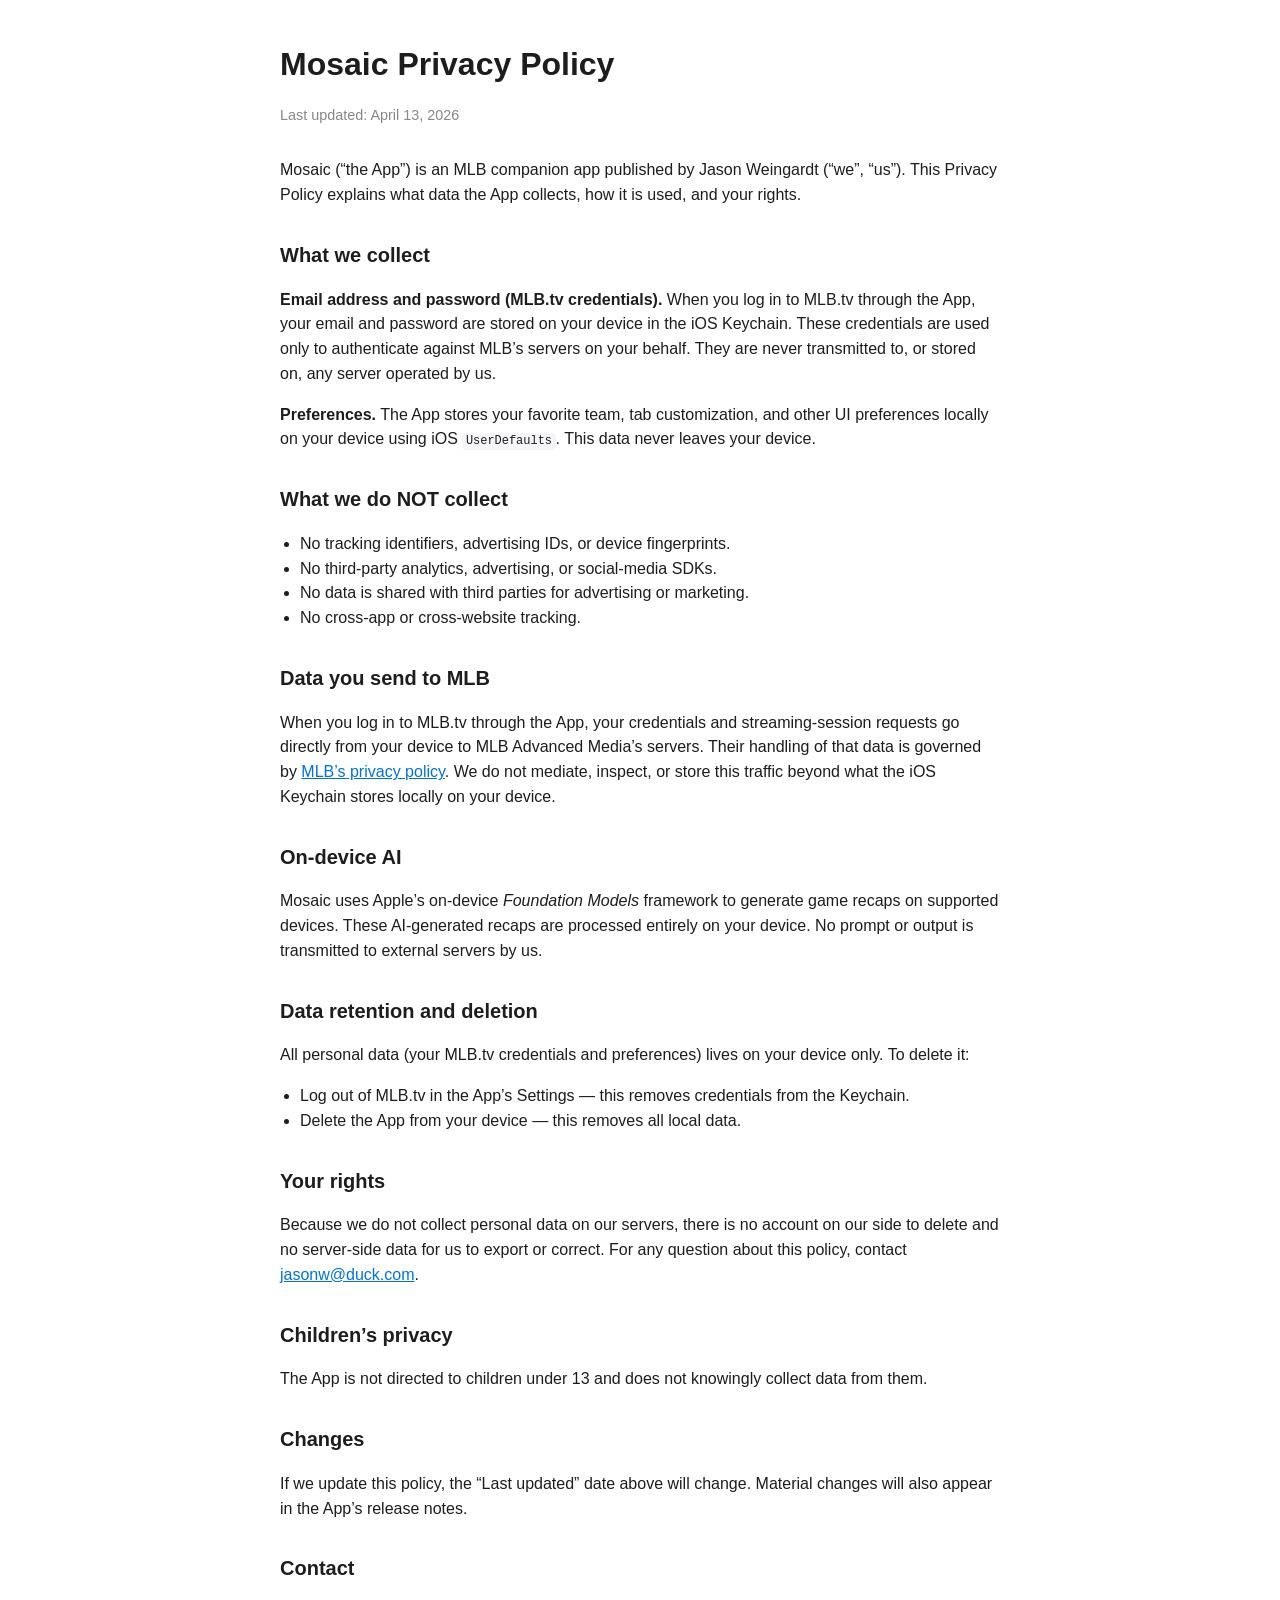
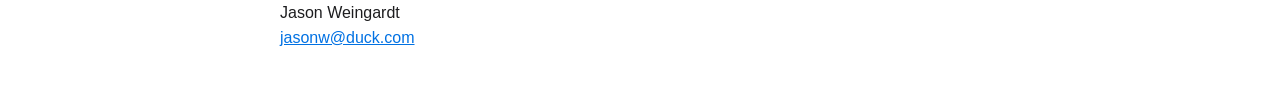
==== privacy.html @ a9f7c263 "Initial site: privacy policy + index" ====
<!DOCTYPE html>
<html lang="en">
<head>
<meta charset="UTF-8">
<meta name="viewport" content="width=device-width, initial-scale=1">
<title>Mosaic — Privacy Policy</title>
<style>
  body { font-family: -apple-system, BlinkMacSystemFont, 'SF Pro Text', Segoe UI, Roboto, sans-serif; max-width: 720px; margin: 2.5rem auto; padding: 0 1.25rem; color: #1d1d1f; line-height: 1.55; }
  h1 { font-size: 2rem; margin-bottom: 0.25rem; }
  h2 { font-size: 1.25rem; margin-top: 2rem; }
  .meta { color: #86868b; font-size: 0.9rem; margin-bottom: 2rem; }
  a { color: #0071e3; }
  code { background: #f5f5f7; padding: 0.1em 0.3em; border-radius: 4px; font-size: 0.92em; }
  ul { padding-left: 1.25rem; }
</style>
</head>
<body>
<h1>Mosaic Privacy Policy</h1>
<p class="meta">Last updated: April 13, 2026</p>

<p>Mosaic (&ldquo;the App&rdquo;) is an MLB companion app published by Jason Weingardt (&ldquo;we&rdquo;, &ldquo;us&rdquo;). This Privacy Policy explains what data the App collects, how it is used, and your rights.</p>

<h2>What we collect</h2>
<p><strong>Email address and password (MLB.tv credentials).</strong> When you log in to MLB.tv through the App, your email and password are stored on your device in the iOS Keychain. These credentials are used only to authenticate against MLB&rsquo;s servers on your behalf. They are never transmitted to, or stored on, any server operated by us.</p>
<p><strong>Preferences.</strong> The App stores your favorite team, tab customization, and other UI preferences locally on your device using iOS <code>UserDefaults</code>. This data never leaves your device.</p>

<h2>What we do NOT collect</h2>
<ul>
  <li>No tracking identifiers, advertising IDs, or device fingerprints.</li>
  <li>No third-party analytics, advertising, or social-media SDKs.</li>
  <li>No data is shared with third parties for advertising or marketing.</li>
  <li>No cross-app or cross-website tracking.</li>
</ul>

<h2>Data you send to MLB</h2>
<p>When you log in to MLB.tv through the App, your credentials and streaming-session requests go directly from your device to MLB Advanced Media&rsquo;s servers. Their handling of that data is governed by <a href="https://www.mlb.com/official-information/privacy-policy">MLB&rsquo;s privacy policy</a>. We do not mediate, inspect, or store this traffic beyond what the iOS Keychain stores locally on your device.</p>

<h2>On-device AI</h2>
<p>Mosaic uses Apple&rsquo;s on-device <em>Foundation Models</em> framework to generate game recaps on supported devices. These AI-generated recaps are processed entirely on your device. No prompt or output is transmitted to external servers by us.</p>

<h2>Data retention and deletion</h2>
<p>All personal data (your MLB.tv credentials and preferences) lives on your device only. To delete it:</p>
<ul>
  <li>Log out of MLB.tv in the App&rsquo;s Settings &mdash; this removes credentials from the Keychain.</li>
  <li>Delete the App from your device &mdash; this removes all local data.</li>
</ul>

<h2>Your rights</h2>
<p>Because we do not collect personal data on our servers, there is no account on our side to delete and no server-side data for us to export or correct. For any question about this policy, contact <a href="mailto:jasonw@duck.com">jasonw@duck.com</a>.</p>

<h2>Children&rsquo;s privacy</h2>
<p>The App is not directed to children under 13 and does not knowingly collect data from them.</p>

<h2>Changes</h2>
<p>If we update this policy, the &ldquo;Last updated&rdquo; date above will change. Material changes will also appear in the App&rsquo;s release notes.</p>

<h2>Contact</h2>
<p>Jason Weingardt<br>
<a href="mailto:jasonw@duck.com">jasonw@duck.com</a></p>
</body>
</html>
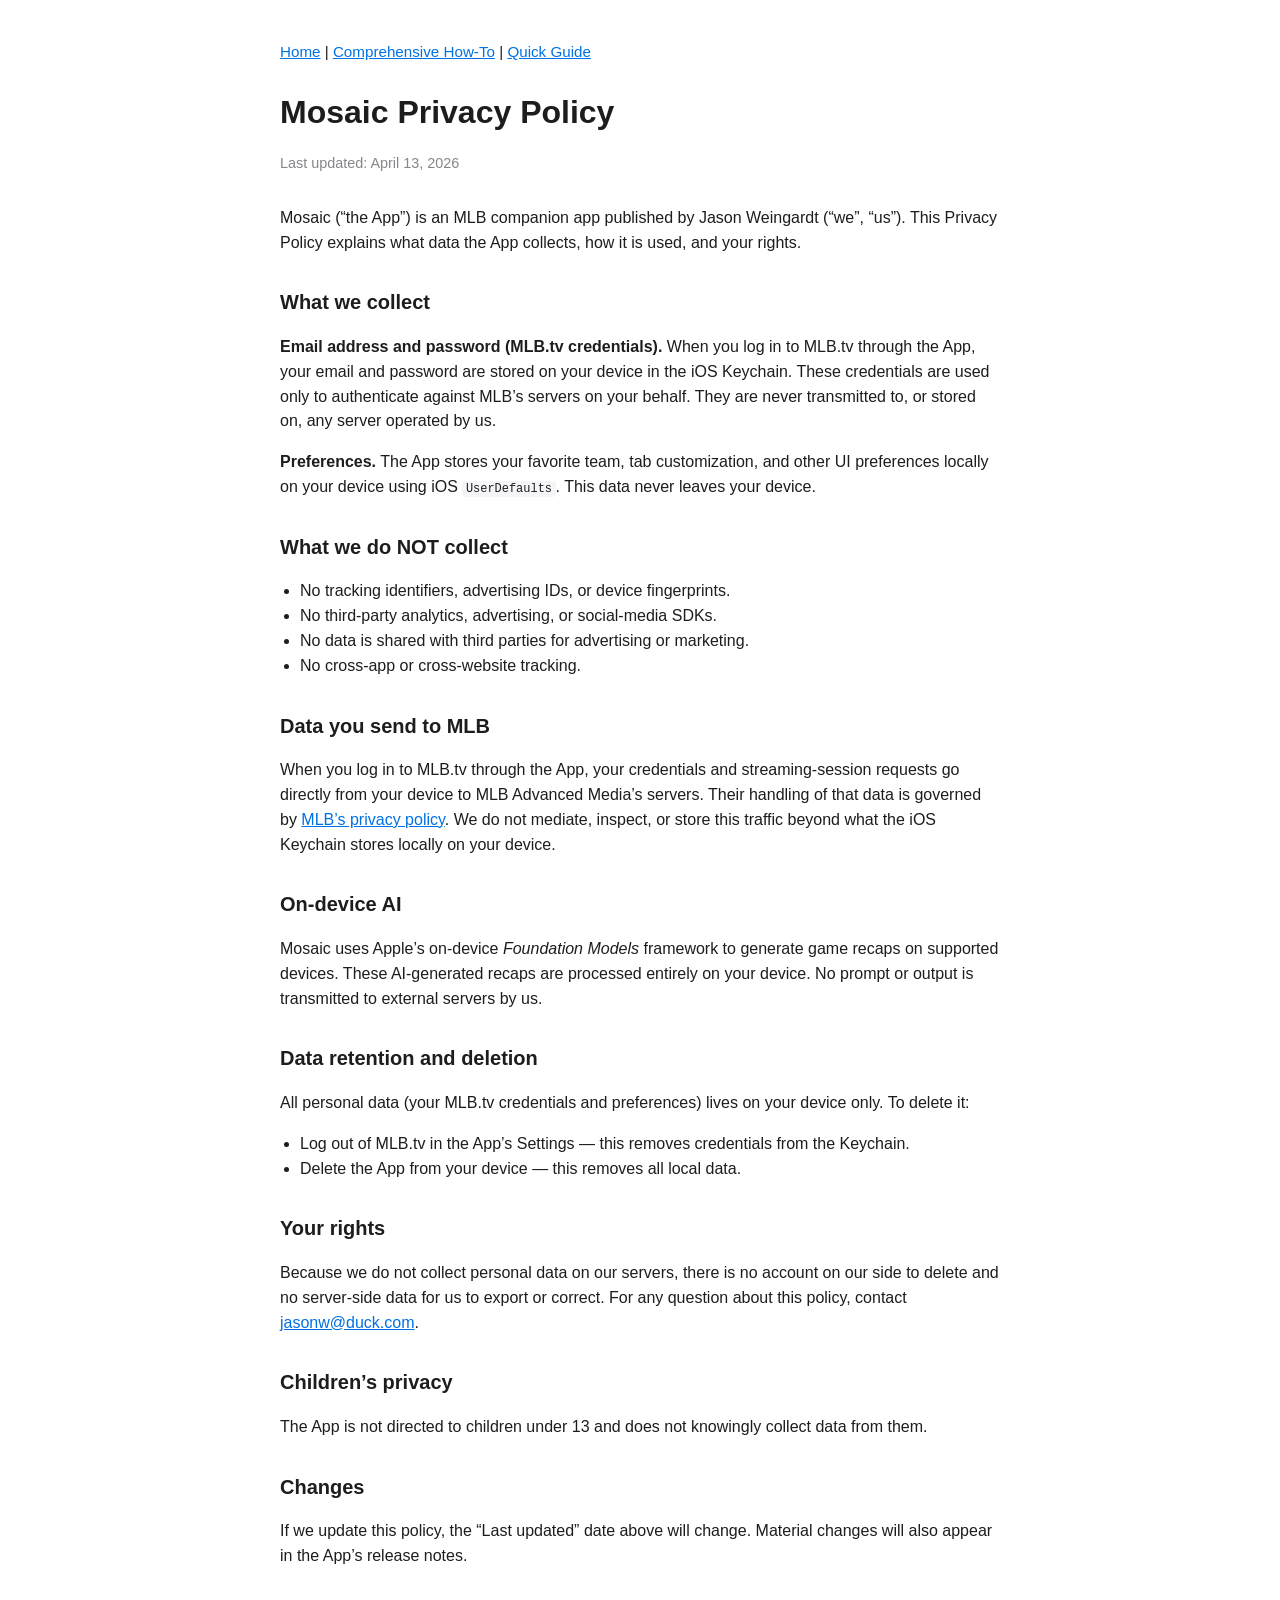
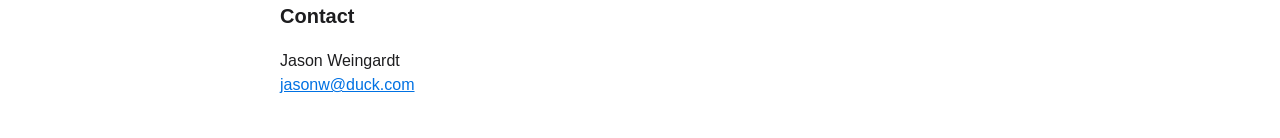
==== commit 684a153b: "Add comprehensive app how-to and GitHub Pages publishing workflow. Made-with: Cursor" ====
--- a/privacy.html
+++ b/privacy.html
@@ -9,12 +9,15 @@
   h1 { font-size: 2rem; margin-bottom: 0.25rem; }
   h2 { font-size: 1.25rem; margin-top: 2rem; }
   .meta { color: #86868b; font-size: 0.9rem; margin-bottom: 2rem; }
+  .nav { margin-bottom: 1.5rem; font-size: 0.95rem; }
   a { color: #0071e3; }
   code { background: #f5f5f7; padding: 0.1em 0.3em; border-radius: 4px; font-size: 0.92em; }
   ul { padding-left: 1.25rem; }
 </style>
 </head>
 <body>
+<p class="nav"><a href="./index.html">Home</a> | <a href="./how-to.html">Comprehensive How-To</a> | <a href="./about.html">Quick Guide</a></p>
+
 <h1>Mosaic Privacy Policy</h1>
 <p class="meta">Last updated: April 13, 2026</p>
 
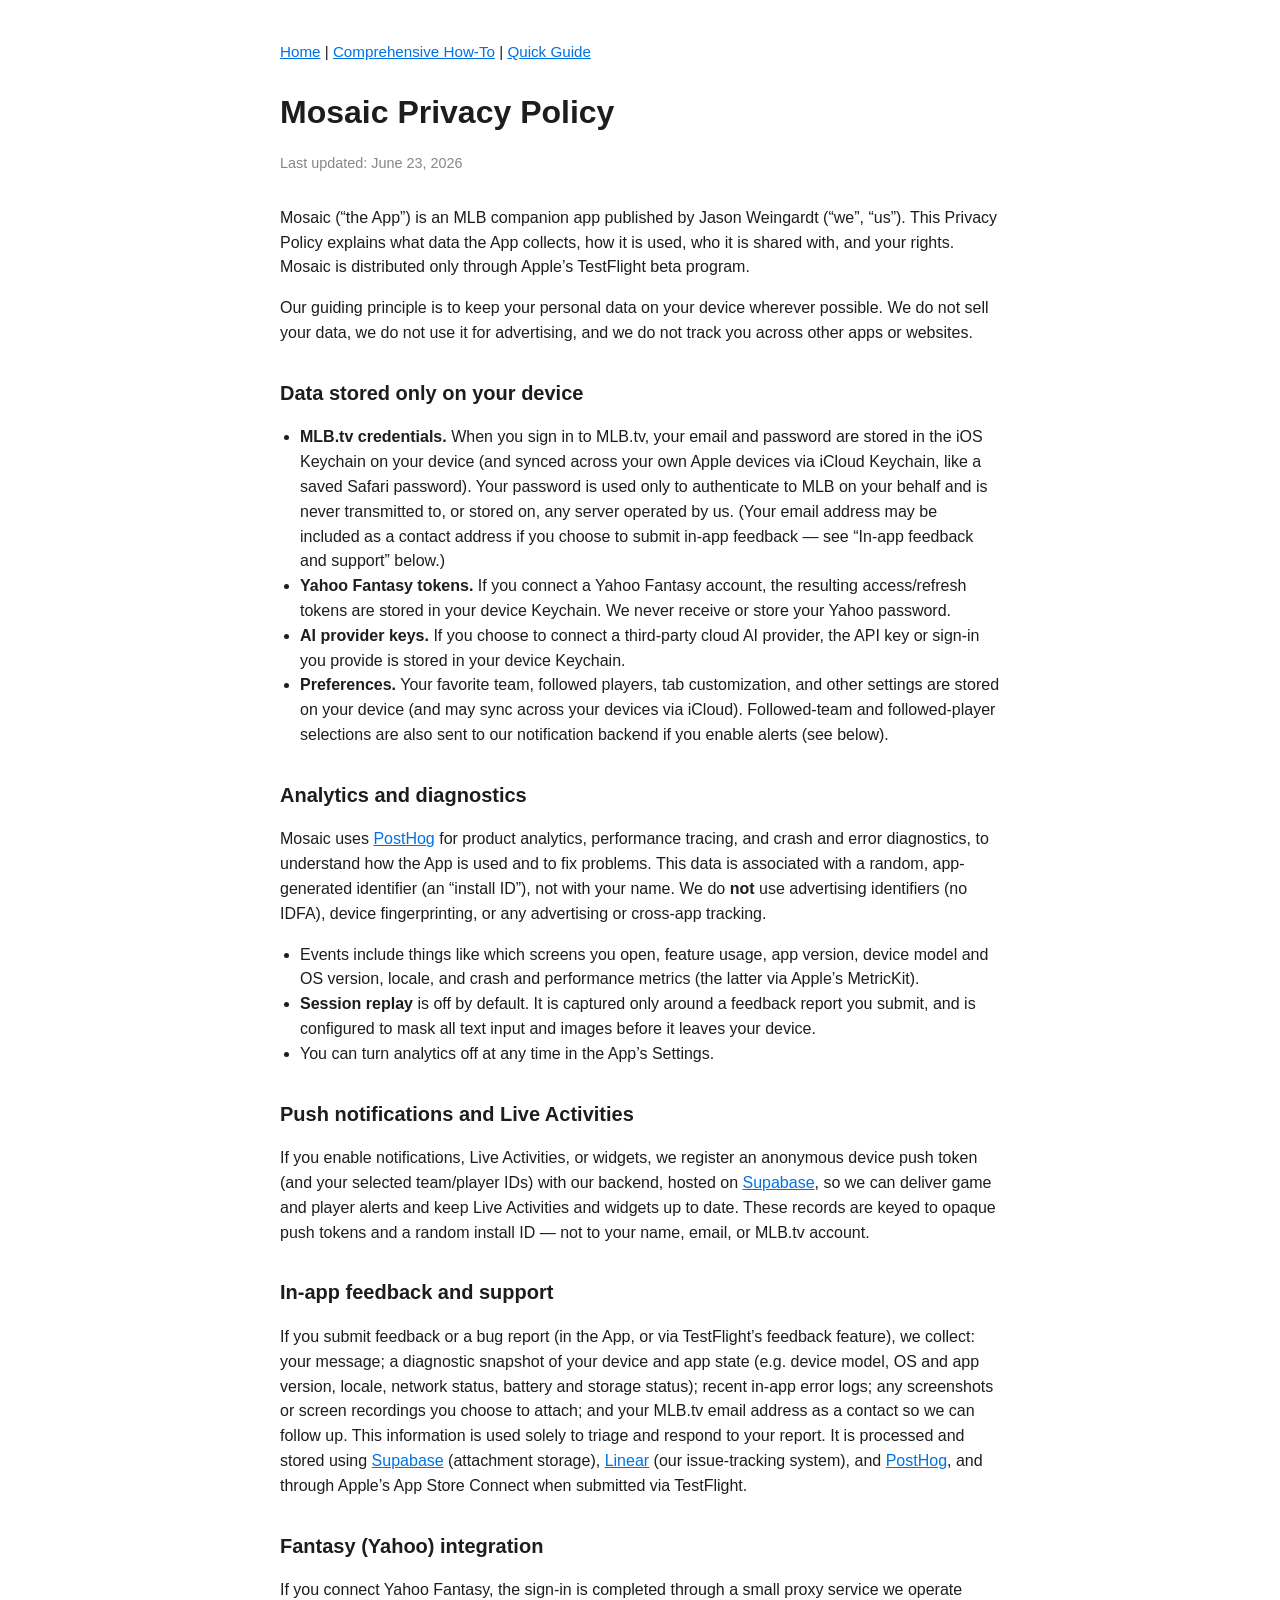
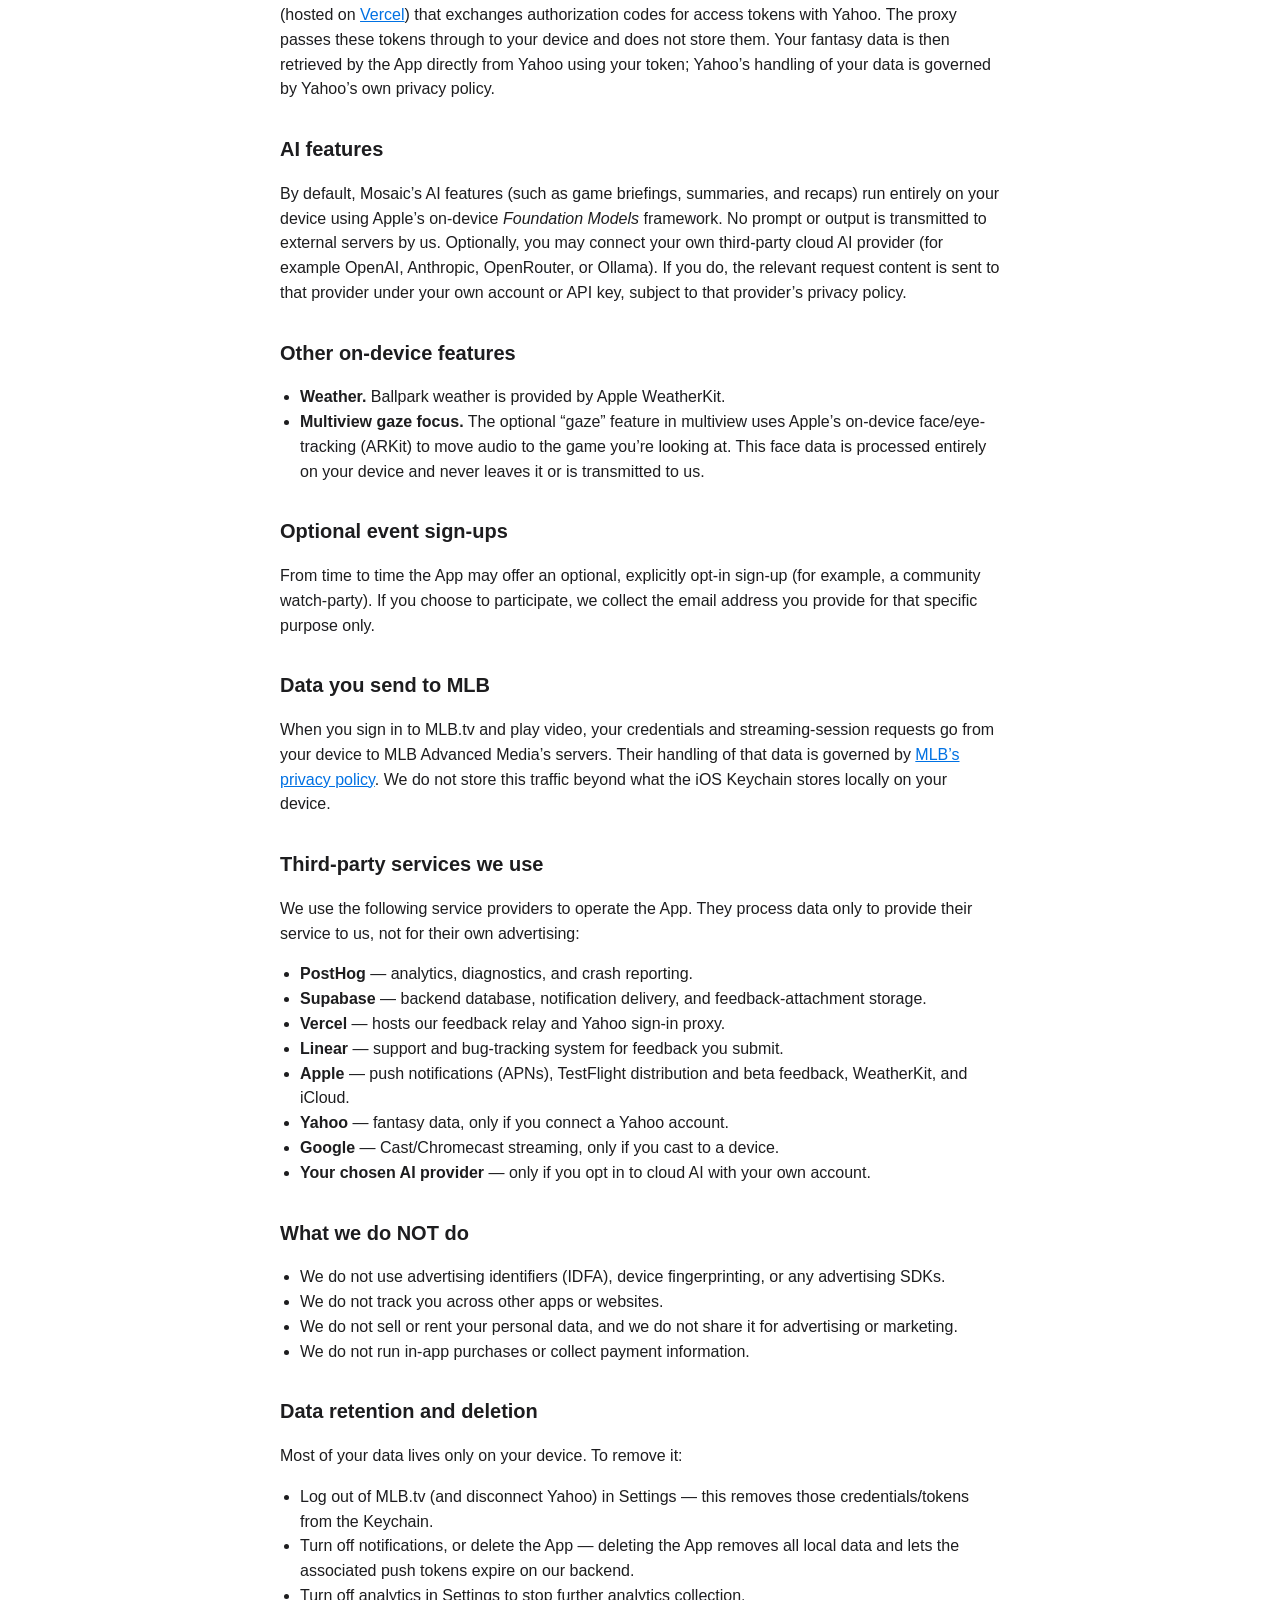
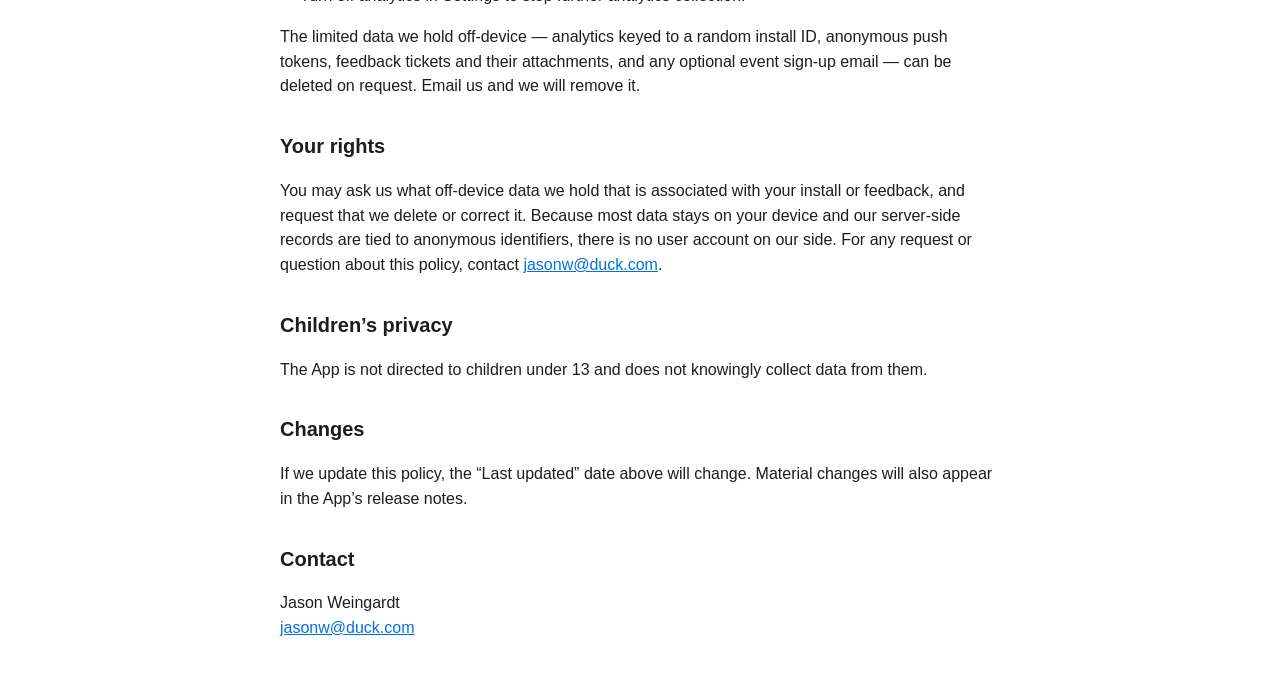
==== commit 69393746: "Update privacy policy to reflect current data practices Disclose PostHog analytics/diagnostics, the " ====
--- a/privacy.html
+++ b/privacy.html
@@ -19,37 +19,84 @@
 <p class="nav"><a href="./index.html">Home</a> | <a href="./how-to.html">Comprehensive How-To</a> | <a href="./about.html">Quick Guide</a></p>
 
 <h1>Mosaic Privacy Policy</h1>
-<p class="meta">Last updated: April 13, 2026</p>
+<p class="meta">Last updated: June 23, 2026</p>
 
-<p>Mosaic (&ldquo;the App&rdquo;) is an MLB companion app published by Jason Weingardt (&ldquo;we&rdquo;, &ldquo;us&rdquo;). This Privacy Policy explains what data the App collects, how it is used, and your rights.</p>
+<p>Mosaic (&ldquo;the App&rdquo;) is an MLB companion app published by Jason Weingardt (&ldquo;we&rdquo;, &ldquo;us&rdquo;). This Privacy Policy explains what data the App collects, how it is used, who it is shared with, and your rights. Mosaic is distributed only through Apple&rsquo;s TestFlight beta program.</p>
 
-<h2>What we collect</h2>
-<p><strong>Email address and password (MLB.tv credentials).</strong> When you log in to MLB.tv through the App, your email and password are stored on your device in the iOS Keychain. These credentials are used only to authenticate against MLB&rsquo;s servers on your behalf. They are never transmitted to, or stored on, any server operated by us.</p>
-<p><strong>Preferences.</strong> The App stores your favorite team, tab customization, and other UI preferences locally on your device using iOS <code>UserDefaults</code>. This data never leaves your device.</p>
+<p>Our guiding principle is to keep your personal data on your device wherever possible. We do not sell your data, we do not use it for advertising, and we do not track you across other apps or websites.</p>
 
-<h2>What we do NOT collect</h2>
+<h2>Data stored only on your device</h2>
 <ul>
-  <li>No tracking identifiers, advertising IDs, or device fingerprints.</li>
-  <li>No third-party analytics, advertising, or social-media SDKs.</li>
-  <li>No data is shared with third parties for advertising or marketing.</li>
-  <li>No cross-app or cross-website tracking.</li>
+  <li><strong>MLB.tv credentials.</strong> When you sign in to MLB.tv, your email and password are stored in the iOS Keychain on your device (and synced across your own Apple devices via iCloud Keychain, like a saved Safari password). Your password is used only to authenticate to MLB on your behalf and is never transmitted to, or stored on, any server operated by us. (Your email address may be included as a contact address if you choose to submit in-app feedback — see &ldquo;In-app feedback and support&rdquo; below.)</li>
+  <li><strong>Yahoo Fantasy tokens.</strong> If you connect a Yahoo Fantasy account, the resulting access/refresh tokens are stored in your device Keychain. We never receive or store your Yahoo password.</li>
+  <li><strong>AI provider keys.</strong> If you choose to connect a third-party cloud AI provider, the API key or sign-in you provide is stored in your device Keychain.</li>
+  <li><strong>Preferences.</strong> Your favorite team, followed players, tab customization, and other settings are stored on your device (and may sync across your devices via iCloud). Followed-team and followed-player selections are also sent to our notification backend if you enable alerts (see below).</li>
 </ul>
 
+<h2>Analytics and diagnostics</h2>
+<p>Mosaic uses <a href="https://posthog.com/privacy">PostHog</a> for product analytics, performance tracing, and crash and error diagnostics, to understand how the App is used and to fix problems. This data is associated with a random, app-generated identifier (an &ldquo;install ID&rdquo;), not with your name. We do <strong>not</strong> use advertising identifiers (no IDFA), device fingerprinting, or any advertising or cross-app tracking.</p>
+<ul>
+  <li>Events include things like which screens you open, feature usage, app version, device model and OS version, locale, and crash and performance metrics (the latter via Apple&rsquo;s MetricKit).</li>
+  <li><strong>Session replay</strong> is off by default. It is captured only around a feedback report you submit, and is configured to mask all text input and images before it leaves your device.</li>
+  <li>You can turn analytics off at any time in the App&rsquo;s Settings.</li>
+</ul>
+
+<h2>Push notifications and Live Activities</h2>
+<p>If you enable notifications, Live Activities, or widgets, we register an anonymous device push token (and your selected team/player IDs) with our backend, hosted on <a href="https://supabase.com/privacy">Supabase</a>, so we can deliver game and player alerts and keep Live Activities and widgets up to date. These records are keyed to opaque push tokens and a random install ID — not to your name, email, or MLB.tv account.</p>
+
+<h2>In-app feedback and support</h2>
+<p>If you submit feedback or a bug report (in the App, or via TestFlight&rsquo;s feedback feature), we collect: your message; a diagnostic snapshot of your device and app state (e.g. device model, OS and app version, locale, network status, battery and storage status); recent in-app error logs; any screenshots or screen recordings you choose to attach; and your MLB.tv email address as a contact so we can follow up. This information is used solely to triage and respond to your report. It is processed and stored using <a href="https://supabase.com/privacy">Supabase</a> (attachment storage), <a href="https://linear.app/privacy">Linear</a> (our issue-tracking system), and <a href="https://posthog.com/privacy">PostHog</a>, and through Apple&rsquo;s App Store Connect when submitted via TestFlight.</p>
+
+<h2>Fantasy (Yahoo) integration</h2>
+<p>If you connect Yahoo Fantasy, the sign-in is completed through a small proxy service we operate (hosted on <a href="https://vercel.com/legal/privacy-policy">Vercel</a>) that exchanges authorization codes for access tokens with Yahoo. The proxy passes these tokens through to your device and does not store them. Your fantasy data is then retrieved by the App directly from Yahoo using your token; Yahoo&rsquo;s handling of your data is governed by Yahoo&rsquo;s own privacy policy.</p>
+
+<h2>AI features</h2>
+<p>By default, Mosaic&rsquo;s AI features (such as game briefings, summaries, and recaps) run entirely on your device using Apple&rsquo;s on-device <em>Foundation Models</em> framework. No prompt or output is transmitted to external servers by us. Optionally, you may connect your own third-party cloud AI provider (for example OpenAI, Anthropic, OpenRouter, or Ollama). If you do, the relevant request content is sent to that provider under your own account or API key, subject to that provider&rsquo;s privacy policy.</p>
+
+<h2>Other on-device features</h2>
+<ul>
+  <li><strong>Weather.</strong> Ballpark weather is provided by Apple WeatherKit.</li>
+  <li><strong>Multiview gaze focus.</strong> The optional &ldquo;gaze&rdquo; feature in multiview uses Apple&rsquo;s on-device face/eye-tracking (ARKit) to move audio to the game you&rsquo;re looking at. This face data is processed entirely on your device and never leaves it or is transmitted to us.</li>
+</ul>
+
+<h2>Optional event sign-ups</h2>
+<p>From time to time the App may offer an optional, explicitly opt-in sign-up (for example, a community watch-party). If you choose to participate, we collect the email address you provide for that specific purpose only.</p>
+
 <h2>Data you send to MLB</h2>
-<p>When you log in to MLB.tv through the App, your credentials and streaming-session requests go directly from your device to MLB Advanced Media&rsquo;s servers. Their handling of that data is governed by <a href="https://www.mlb.com/official-information/privacy-policy">MLB&rsquo;s privacy policy</a>. We do not mediate, inspect, or store this traffic beyond what the iOS Keychain stores locally on your device.</p>
+<p>When you sign in to MLB.tv and play video, your credentials and streaming-session requests go from your device to MLB Advanced Media&rsquo;s servers. Their handling of that data is governed by <a href="https://www.mlb.com/official-information/privacy-policy">MLB&rsquo;s privacy policy</a>. We do not store this traffic beyond what the iOS Keychain stores locally on your device.</p>
 
-<h2>On-device AI</h2>
-<p>Mosaic uses Apple&rsquo;s on-device <em>Foundation Models</em> framework to generate game recaps on supported devices. These AI-generated recaps are processed entirely on your device. No prompt or output is transmitted to external servers by us.</p>
+<h2>Third-party services we use</h2>
+<p>We use the following service providers to operate the App. They process data only to provide their service to us, not for their own advertising:</p>
+<ul>
+  <li><strong>PostHog</strong> — analytics, diagnostics, and crash reporting.</li>
+  <li><strong>Supabase</strong> — backend database, notification delivery, and feedback-attachment storage.</li>
+  <li><strong>Vercel</strong> — hosts our feedback relay and Yahoo sign-in proxy.</li>
+  <li><strong>Linear</strong> — support and bug-tracking system for feedback you submit.</li>
+  <li><strong>Apple</strong> — push notifications (APNs), TestFlight distribution and beta feedback, WeatherKit, and iCloud.</li>
+  <li><strong>Yahoo</strong> — fantasy data, only if you connect a Yahoo account.</li>
+  <li><strong>Google</strong> — Cast/Chromecast streaming, only if you cast to a device.</li>
+  <li><strong>Your chosen AI provider</strong> — only if you opt in to cloud AI with your own account.</li>
+</ul>
+
+<h2>What we do NOT do</h2>
+<ul>
+  <li>We do not use advertising identifiers (IDFA), device fingerprinting, or any advertising SDKs.</li>
+  <li>We do not track you across other apps or websites.</li>
+  <li>We do not sell or rent your personal data, and we do not share it for advertising or marketing.</li>
+  <li>We do not run in-app purchases or collect payment information.</li>
+</ul>
 
 <h2>Data retention and deletion</h2>
-<p>All personal data (your MLB.tv credentials and preferences) lives on your device only. To delete it:</p>
+<p>Most of your data lives only on your device. To remove it:</p>
 <ul>
-  <li>Log out of MLB.tv in the App&rsquo;s Settings &mdash; this removes credentials from the Keychain.</li>
-  <li>Delete the App from your device &mdash; this removes all local data.</li>
+  <li>Log out of MLB.tv (and disconnect Yahoo) in Settings — this removes those credentials/tokens from the Keychain.</li>
+  <li>Turn off notifications, or delete the App — deleting the App removes all local data and lets the associated push tokens expire on our backend.</li>
+  <li>Turn off analytics in Settings to stop further analytics collection.</li>
 </ul>
+<p>The limited data we hold off-device — analytics keyed to a random install ID, anonymous push tokens, feedback tickets and their attachments, and any optional event sign-up email — can be deleted on request. Email us and we will remove it.</p>
 
 <h2>Your rights</h2>
-<p>Because we do not collect personal data on our servers, there is no account on our side to delete and no server-side data for us to export or correct. For any question about this policy, contact <a href="mailto:jasonw@duck.com">jasonw@duck.com</a>.</p>
+<p>You may ask us what off-device data we hold that is associated with your install or feedback, and request that we delete or correct it. Because most data stays on your device and our server-side records are tied to anonymous identifiers, there is no user account on our side. For any request or question about this policy, contact <a href="mailto:jasonw@duck.com">jasonw@duck.com</a>.</p>
 
 <h2>Children&rsquo;s privacy</h2>
 <p>The App is not directed to children under 13 and does not knowingly collect data from them.</p>
